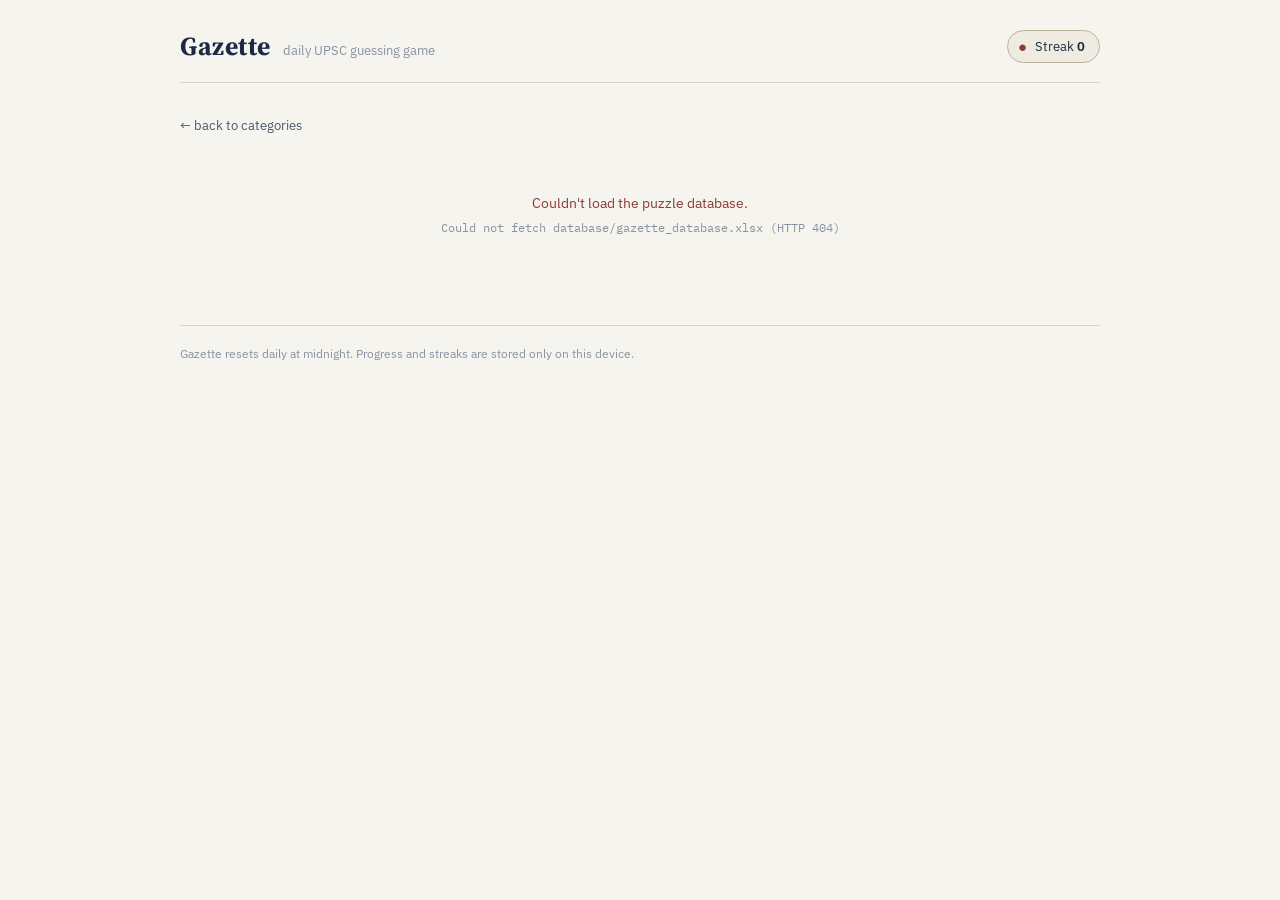
==== amendments.html @ a18ae8f5 "Adding all files for the first pilot" ====
<!DOCTYPE html>
<html lang="en">
<head>
<meta charset="UTF-8">
<meta name="viewport" content="width=device-width, initial-scale=1.0">
<title>Constitutional amendments — Gazette</title>
<link rel="preconnect" href="https://fonts.googleapis.com">
<link rel="preconnect" href="https://fonts.gstatic.com" crossorigin>
<link href="https://fonts.googleapis.com/css2?family=Source+Serif+4:wght@500;600;700&family=IBM+Plex+Sans:wght@400;500;600&family=IBM+Plex+Mono:wght@500;600&display=swap" rel="stylesheet">
<link rel="stylesheet" href="style.css">
</head>
<body>
<div class="wrap">
  <header class="site">
    <a class="brand" href="index.html" style="display:flex;align-items:baseline;gap:12px;">
      <h1 class="display">Gazette</h1>
      <span class="tag">daily UPSC guessing game</span>
    </a>
    <div class="streak-pill">
      <span class="flame">&#9679;</span>
      <span>Streak <b id="streakVal">0</b></span>
    </div>
  </header>

  <a class="back-btn" href="index.html">&#8592; back to categories</a>

  <div id="loadingState" class="loading-state">Loading today's puzzle…</div>
  <div id="errorState" class="error-state" style="display:none;">
    Couldn't load the puzzle database.
    <div class="detail" id="errorDetail"></div>
  </div>

  <div id="gameBody" style="display:none;">
    <div class="game-head">
      <h2 id="gameCatName"></h2>
      <span class="counter">guess <span id="gnum">0</span> / 6</span>
    </div>

    <div class="legend">
      <div class="litem"><span class="dot hit"></span> Exact match</div>
      <div class="litem"><span class="dot near"></span> Close &mdash; same category, not exact</div>
      <div class="litem"><span class="dot miss"></span> Off &mdash; &#8593; answer is higher, &#8595; answer is lower</div>
    </div>

    <div class="hint" id="exampleHint"></div>

    <div class="search-wrap">
      <input id="guessInput" type="text" placeholder="Type your guess..." autocomplete="off">
      <div class="suggestions" id="suggestBox"></div>
    </div>

    <div id="rows"></div>

    <div class="result-card" id="resultCard">
      <h3 id="resultTitle"></h3>
      <p id="resultBody"></p>
      <div class="result-actions">
        <button class="btn" id="shareBtn"><span>&#8599;</span> Copy result</button>
        <a class="btn" href="index.html">Back to categories</a>
      </div>
      <div class="signup-box" id="signupBox">
        <p>Save your streak & get tomorrow's puzzle by email (optional)</p>
        <div style="display:flex;gap:8px;flex-wrap:wrap;">
          <input id="emailInput" type="email" placeholder="you@example.com">
          <button class="btn" id="emailBtn">Notify me</button>
        </div>
      </div>
      <div class="share-fallback" id="shareFallback" style="display:none;">
        <p>Couldn't auto-copy — select and copy manually:</p>
        <textarea id="shareFallbackText" readonly></textarea>
      </div>
    </div>
  </div>

  <footer>
    Gazette resets daily at midnight. Progress and streaks are stored only on this device.
  </footer>
</div>

<script src="vendor/xlsx.min.js"></script>
<script src="data-loader.js"></script>
<script src="common.js"></script>
<script src="analytics.js"></script>
<script src="game.js"></script>
<script>
  gazetteReady.then(function(data){
    CATS = data.CATS; CAT_ORDER = data.CAT_ORDER; SCHEDULE = data.SCHEDULE; LAUNCH_DAY = data.LAUNCH_DAY;
    document.getElementById('loadingState').style.display = 'none';
    document.getElementById('gameBody').style.display = 'block';
    initGame('amendments');
  }).catch(function(err){
    document.getElementById('loadingState').style.display = 'none';
    document.getElementById('errorState').style.display = 'block';
    document.getElementById('errorDetail').textContent = err.message;
  });
</script>
</body>
</html>
---- style.css ----
:root{
  --paper:#F6F4EE;
  --paper-2:#EFEBE0;
  --ink:#1C2B45;
  --ink-soft:#4A5670;
  --ink-muted:#8992A3;
  --line:#D8D2C2;
  --line-strong:#B9B29C;
  --stamp-red:#8C3B34;
  --stamp-red-bg:#F3E4E1;
  --stamp-green:#4F6B3C;
  --stamp-green-bg:#E7EEDF;
  --stamp-amber:#B4791E;
  --stamp-amber-bg:#F6E9D4;
  --radius:10px;
  --shadow:rgba(28,43,69,0.08);
}
@media (prefers-color-scheme: dark){
  :root{
    --paper:#171B26;
    --paper-2:#1F2534;
    --ink:#EDEFF4;
    --ink-soft:#B7BECF;
    --ink-muted:#7E869C;
    --line:#2C3345;
    --line-strong:#3D465C;
    --stamp-red:#E08A7D;
    --stamp-red-bg:#3A2420;
    --stamp-green:#9BC98C;
    --stamp-green-bg:#22301F;
    --stamp-amber:#E8B86D;
    --stamp-amber-bg:#3A2E17;
    --shadow:rgba(0,0,0,0.4);
  }
}
*{box-sizing:border-box;}
html,body{margin:0;padding:0;}
body{
  background:var(--paper);color:var(--ink);
  font-family:'IBM Plex Sans', sans-serif;min-height:100vh;
  -webkit-font-smoothing:antialiased;
}
.display{font-family:'Source Serif 4', serif;}
.mono{font-family:'IBM Plex Mono', monospace;}
a{color:inherit;text-decoration:none;}
button{font-family:inherit;}

.wrap{max-width:960px;margin:0 auto;padding:0 20px 80px;}

header.site{
  display:flex;align-items:center;justify-content:space-between;
  padding:28px 0 18px;border-bottom:1px solid var(--line);
  margin-bottom:28px;flex-wrap:wrap;gap:14px;
}
.brand{display:flex;align-items:baseline;gap:12px;}
.brand h1{font-size:26px;font-weight:700;letter-spacing:0.02em;margin:0;}
.brand .tag{font-size:12.5px;color:var(--ink-muted);}
.streak-pill{
  display:flex;align-items:center;gap:8px;
  border:1px solid var(--line-strong);border-radius:999px;
  padding:6px 14px 6px 10px;background:var(--paper-2);font-size:13px;
}
.streak-pill .flame{color:var(--stamp-red);font-size:15px;}
.streak-pill b{font-weight:600;}

.puzzle-no{
  display:inline-flex;align-items:center;gap:8px;
  border:1.5px solid var(--ink);border-radius:6px;
  padding:5px 12px;font-size:12px;letter-spacing:0.08em;
  text-transform:uppercase;margin-bottom:18px;
}

.cats{display:grid;grid-template-columns:repeat(auto-fit,minmax(220px,1fr));gap:16px;margin-top:8px;}
.ticket{
  position:relative;text-align:left;cursor:pointer;
  background:var(--paper-2);border:1px dashed var(--line-strong);
  border-radius:var(--radius);padding:20px 18px 18px;
  display:flex;flex-direction:column;gap:10px;
  transition:transform .15s ease, border-color .15s ease;
}
.ticket:hover{transform:translateY(-2px);border-color:var(--stamp-red);}
.ticket:focus-visible{outline:2px solid var(--stamp-red);outline-offset:2px;}
.ticket::before,.ticket::after{
  content:"";position:absolute;top:50%;transform:translateY(-50%);
  width:16px;height:16px;background:var(--paper);border-radius:50%;
}
.ticket::before{left:-9px;}
.ticket::after{right:-9px;}
.ticket .icon{font-size:26px;}
.ticket .name{font-size:17px;font-weight:600;}
.ticket .meta{font-size:12px;color:var(--ink-muted);}
.ticket .status{
  font-size:11px;text-transform:uppercase;letter-spacing:0.06em;
  font-weight:600;padding:3px 8px;border-radius:4px;align-self:flex-start;
}
.status.solved{background:var(--stamp-green-bg);color:var(--stamp-green);}
.status.played{background:var(--stamp-amber-bg);color:var(--stamp-amber);}
.status.open{background:var(--paper);color:var(--ink-muted);border:1px solid var(--line);}

.back-btn{
  display:inline-flex;align-items:center;gap:6px;
  background:none;border:none;color:var(--ink-soft);
  font-size:13px;cursor:pointer;padding:6px 0;margin-bottom:14px;
}
.back-btn:hover{color:var(--stamp-red);}

.game-head{display:flex;align-items:baseline;justify-content:space-between;margin-bottom:14px;flex-wrap:wrap;gap:8px;}
.game-head h2{font-size:20px;margin:0;font-weight:600;}
.game-head .counter{font-size:13px;color:var(--ink-muted);}

.legend{
  display:flex;flex-wrap:wrap;gap:16px;align-items:center;
  background:var(--paper-2);border:1px solid var(--line);
  border-radius:var(--radius);padding:12px 16px;margin-bottom:18px;
  font-size:12.5px;color:var(--ink-soft);
}
.legend .litem{display:flex;align-items:center;gap:7px;}
.legend .dot{width:11px;height:11px;border-radius:3px;display:inline-block;}
.legend .dot.hit{background:var(--stamp-green);}
.legend .dot.near{background:var(--stamp-amber);}
.legend .dot.miss{background:var(--stamp-red);}

.hint{font-size:13px;color:var(--ink-muted);margin-bottom:10px;}
.hint b{color:var(--ink-soft);font-weight:600;}

.search-wrap{position:relative;margin-bottom:20px;}
.search-wrap input{
  width:100%;padding:13px 16px;font-size:16px;
  border:1.5px solid var(--ink);border-radius:var(--radius);
  background:var(--paper);color:var(--ink);
}
.search-wrap input:focus{outline:none;border-color:var(--stamp-red);}
.search-wrap input:disabled{opacity:0.5;}
.suggestions{
  display:none;position:absolute;top:calc(100% + 6px);left:0;right:0;
  background:var(--paper);border:1px solid var(--line-strong);
  border-radius:var(--radius);overflow:hidden;z-index:20;
  box-shadow:0 6px 18px var(--shadow);
}
.suggestions .opt{padding:11px 16px;font-size:14px;cursor:pointer;}
.suggestions .opt:hover{background:var(--paper-2);}
.suggestions .opt + .opt{border-top:1px solid var(--line);}

.guess-row{margin-bottom:14px;}
.guess-row .glabel{font-size:12px;color:var(--ink-muted);margin-bottom:7px;display:flex;align-items:center;gap:8px;}
.guess-row .glabel .num{
  display:inline-flex;align-items:center;justify-content:center;
  width:18px;height:18px;border-radius:50%;background:var(--ink);
  color:var(--paper);font-size:10.5px;font-weight:600;
}
.tiles{display:grid;grid-template-columns:repeat(auto-fit,minmax(96px,1fr));gap:8px;}
.stamp{border-radius:8px;padding:10px 6px;text-align:center;border:1.5px solid transparent;}
.stamp .val{font-size:16px;font-weight:600;display:flex;align-items:center;justify-content:center;gap:4px;}
.stamp .lab{font-size:10px;margin-top:3px;text-transform:uppercase;letter-spacing:0.04em;}
.stamp.hit{background:var(--stamp-green-bg);color:var(--stamp-green);border-color:#cfe0c1;}
.stamp.near{background:var(--stamp-amber-bg);color:var(--stamp-amber);border-color:#ecd6a8;}
.stamp.miss{background:var(--stamp-red-bg);color:var(--stamp-red);border-color:#e6c9c5;}

.result-card{
  margin-top:18px;padding:18px 20px;border-radius:var(--radius);
  border:1.5px solid var(--stamp-green);background:var(--stamp-green-bg);
  color:var(--stamp-green);display:none;
}
.result-card.lost{border-color:var(--stamp-red);background:var(--stamp-red-bg);color:var(--stamp-red);}
.result-card h3{margin:0 0 6px;font-size:16px;font-weight:600;}
.result-card p{margin:0 0 14px;font-size:13.5px;opacity:0.9;}
.result-actions{display:flex;gap:10px;flex-wrap:wrap;}
.btn{
  display:inline-flex;align-items:center;gap:7px;padding:9px 16px;
  border-radius:8px;font-size:13px;font-weight:600;cursor:pointer;
  border:1.5px solid currentColor;background:transparent;color:inherit;
}
.btn:hover{background:var(--paper-2);}

.signup-box{margin-top:16px;padding-top:16px;border-top:1px solid var(--line);}
.signup-box p{margin:0 0 10px;font-size:13px;}
.signup-box input{padding:9px 12px;border-radius:8px;border:1.5px solid currentColor;background:transparent;color:inherit;font-size:16px;flex:1;min-width:180px;}
.signup-box input::placeholder{color:inherit;opacity:0.6;}

.share-fallback{margin-top:14px;}
.share-fallback p{margin:0 0 8px;font-size:12.5px;}
.share-fallback textarea{
  width:100%;min-height:100px;padding:10px 12px;border-radius:8px;
  border:1.5px solid currentColor;background:transparent;color:inherit;
  font-family:'IBM Plex Mono', monospace;font-size:13px;resize:vertical;
}

.loading-state, .error-state{
  padding:40px 20px;text-align:center;color:var(--ink-muted);font-size:14px;
}
.error-state{color:var(--stamp-red);}
.error-state .detail{font-size:12px;color:var(--ink-muted);margin-top:8px;font-family:'IBM Plex Mono', monospace;}

footer{margin-top:50px;padding-top:20px;border-top:1px solid var(--line);font-size:12px;color:var(--ink-muted);}

@media (max-width:480px){
  .brand h1{font-size:22px;}
  .cats{grid-template-columns:1fr 1fr;}
  .tiles{grid-template-columns:repeat(2,1fr);}
  .legend{flex-direction:column;align-items:flex-start;gap:8px;}
}
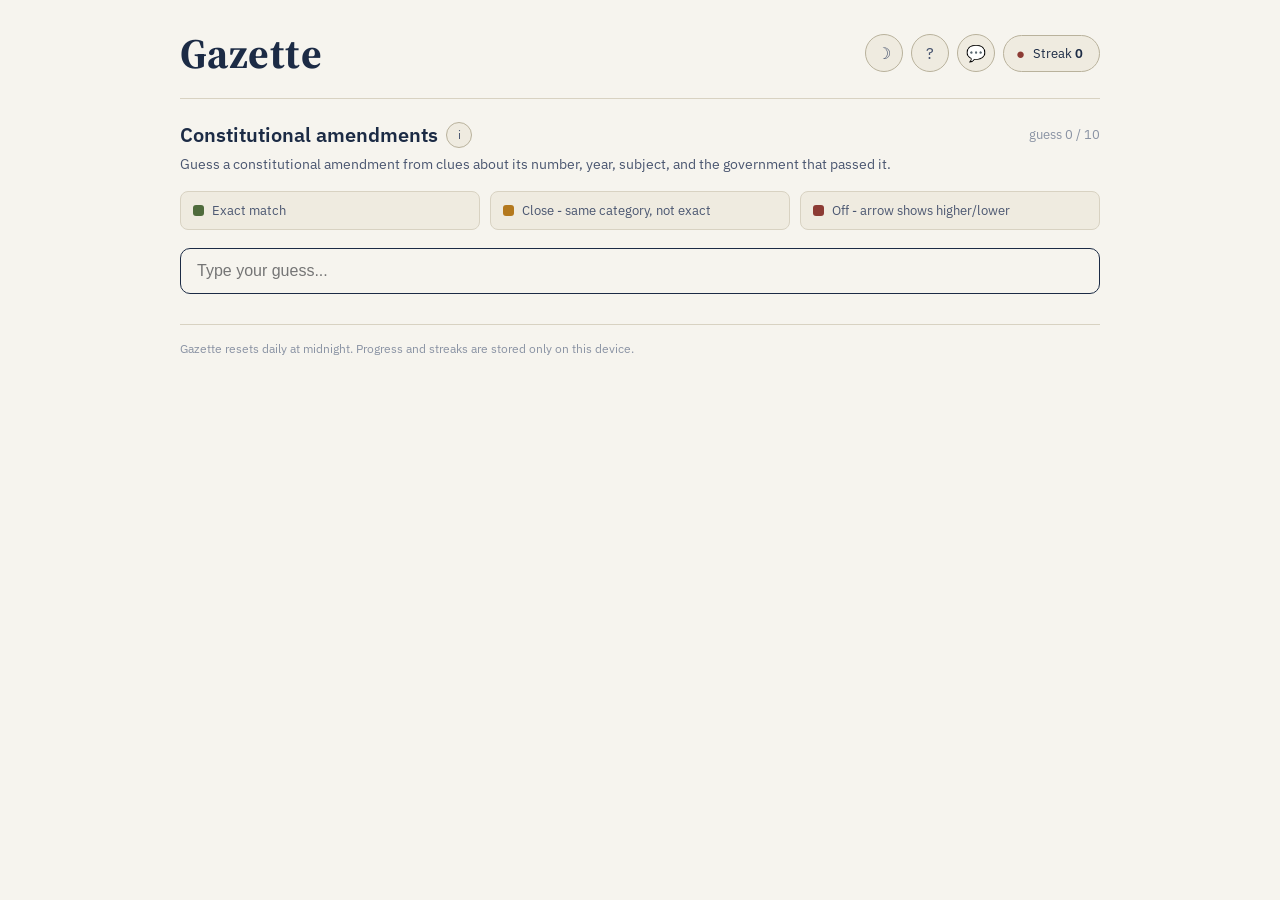
==== commit bcfabbf0: "Update amendments.html" ====
--- a/amendments.html
+++ b/amendments.html
@@ -3,7 +3,7 @@
 <head>
 <meta charset="UTF-8">
 <meta name="viewport" content="width=device-width, initial-scale=1.0">
-<title>Constitutional amendments — Gazette</title>
+<title>Constitutional amendments - Gazette</title>
 <link rel="preconnect" href="https://fonts.googleapis.com">
 <link rel="preconnect" href="https://fonts.gstatic.com" crossorigin>
 <link href="https://fonts.googleapis.com/css2?family=Source+Serif+4:wght@500;600;700&family=IBM+Plex+Sans:wght@400;500;600&family=IBM+Plex+Mono:wght@500;600&display=swap" rel="stylesheet">
@@ -12,19 +12,19 @@
 <body>
 <div class="wrap">
   <header class="site">
-    <a class="brand" href="index.html" style="display:flex;align-items:baseline;gap:12px;">
-      <h1 class="display">Gazette</h1>
-      <span class="tag">daily UPSC guessing game</span>
-    </a>
-    <div class="streak-pill">
-      <span class="flame">&#9679;</span>
-      <span>Streak <b id="streakVal">0</b></span>
+    <a class="brand-link" href="index.html"><h1 class="display brand-logo">Gazette</h1></a>
+    <div class="header-actions">
+      <button class="icon-btn" id="themeToggle" title="Toggle dark mode">&#9789;</button>
+      <button class="icon-btn" id="guideBtn" title="How to play">?</button>
+      <button class="icon-btn" id="feedbackBtn" title="Feedback">&#128172;</button>
+      <button class="streak-pill" id="streakBtn">
+        <span class="flame">&#9679;</span>
+        <span>Streak <b id="streakVal">0</b></span>
+      </button>
     </div>
   </header>
 
-  <a class="back-btn" href="index.html">&#8592; back to categories</a>
-
-  <div id="loadingState" class="loading-state">Loading today's puzzle…</div>
+  <div id="loadingState" class="loading-state">Loading today's puzzle...</div>
   <div id="errorState" class="error-state" style="display:none;">
     Couldn't load the puzzle database.
     <div class="detail" id="errorDetail"></div>
@@ -32,17 +32,19 @@
 
   <div id="gameBody" style="display:none;">
     <div class="game-head">
-      <h2 id="gameCatName"></h2>
-      <span class="counter">guess <span id="gnum">0</span> / 6</span>
+      <div class="game-head-left">
+        <h2 id="gameCatName"></h2>
+        <button class="icon-btn" id="exampleBtn" style="width:26px;height:26px;font-size:12px;" title="See an example">i</button>
+      </div>
+      <span class="counter">guess <span id="gnum">0</span> / <span id="maxGuesses">10</span></span>
     </div>
+    <p class="game-desc" id="gameDesc"></p>
 
     <div class="legend">
       <div class="litem"><span class="dot hit"></span> Exact match</div>
-      <div class="litem"><span class="dot near"></span> Close &mdash; same category, not exact</div>
-      <div class="litem"><span class="dot miss"></span> Off &mdash; &#8593; answer is higher, &#8595; answer is lower</div>
+      <div class="litem"><span class="dot near"></span> Close - same category, not exact</div>
+      <div class="litem"><span class="dot miss"></span> Off - arrow shows higher/lower</div>
     </div>
-
-    <div class="hint" id="exampleHint"></div>
 
     <div class="search-wrap">
       <input id="guessInput" type="text" placeholder="Type your guess..." autocomplete="off">
@@ -55,8 +57,8 @@
       <h3 id="resultTitle"></h3>
       <p id="resultBody"></p>
       <div class="result-actions">
-        <button class="btn" id="shareBtn"><span>&#8599;</span> Copy result</button>
-        <a class="btn" href="index.html">Back to categories</a>
+        <button class="btn primary" id="shareBtn"><span>&#8599;</span> Copy result</button>
+        <button class="btn" id="nativeShareBtn"><span>&#8599;</span> Share</button>
       </div>
       <div class="signup-box" id="signupBox">
         <p>Save your streak & get tomorrow's puzzle by email (optional)</p>
@@ -66,7 +68,7 @@
         </div>
       </div>
       <div class="share-fallback" id="shareFallback" style="display:none;">
-        <p>Couldn't auto-copy — select and copy manually:</p>
+        <p>Couldn't auto-copy - select and copy manually:</p>
         <textarea id="shareFallbackText" readonly></textarea>
       </div>
     </div>
@@ -75,6 +77,53 @@
   <footer>
     Gazette resets daily at midnight. Progress and streaks are stored only on this device.
   </footer>
+</div>
+
+
+  <div class="modal-overlay" id="guideModal">
+    <div class="modal-box">
+      <button class="modal-close" data-close-modal="guideModal">&times;</button>
+      <h3>How to play</h3>
+      <p>Each category has one puzzle a day. Type a guess and you'll see clues compared against today's answer:</p>
+      <div class="legend" style="margin-bottom:14px;">
+        <div class="litem"><span class="dot hit"></span> Exact match</div>
+        <div class="litem"><span class="dot near"></span> Close - same category, not exact</div>
+        <div class="litem"><span class="dot miss"></span> Off - arrow shows if the answer is higher or lower</div>
+      </div>
+      <p>You get 10 guesses per puzzle per day. Come back tomorrow for a new one in each category.</p>
+    </div>
+  </div>
+
+  <div class="modal-overlay" id="feedbackModal">
+    <div class="modal-box">
+      <button class="modal-close" data-close-modal="feedbackModal">&times;</button>
+      <h3>Feedback</h3>
+      <p>Feedback form coming soon. This is a placeholder for now.</p>
+    </div>
+  </div>
+
+  <div class="modal-overlay" id="streakModal">
+    <div class="modal-box">
+      <button class="modal-close" data-close-modal="streakModal">&times;</button>
+      <h3>Your streak: <span id="streakModalCount">0</span></h3>
+      <div id="streakModalSignedOut">
+        <p>This streak is saved only in this browser, on this device. Sign in to back it up and keep it if you switch phones or clear your browser data.</p>
+        <button class="btn primary" id="googleSignInBtn">Sign in with Google</button>
+      </div>
+      <div id="streakModalSignedIn" style="display:none;">
+        <p>You're signed in - your streak is backed up.</p>
+      </div>
+    </div>
+  </div>
+
+<div class="modal-overlay" id="exampleModal">
+  <div class="modal-box">
+    <button class="modal-close" data-close-modal="exampleModal">&times;</button>
+    <h3 id="exampleModalTitle"></h3>
+    <p id="exampleModalDesc"></p>
+    <div class="modal-example-name" id="exampleTilesName"></div>
+    <div id="exampleTiles"></div>
+  </div>
 </div>
 
 <script src="vendor/xlsx.min.js"></script>
@@ -87,6 +136,11 @@
     CATS = data.CATS; CAT_ORDER = data.CAT_ORDER; SCHEDULE = data.SCHEDULE; LAUNCH_DAY = data.LAUNCH_DAY;
     document.getElementById('loadingState').style.display = 'none';
     document.getElementById('gameBody').style.display = 'block';
+    document.getElementById('exampleModalTitle').textContent = CATS['amendments'].label;
+    document.getElementById('exampleModalDesc').textContent = CATS['amendments'].desc;
+    document.getElementById('exampleBtn').addEventListener('click', function(){
+      openModal('exampleModal'); track('example_opened', { category:'amendments' });
+    });
     initGame('amendments');
   }).catch(function(err){
     document.getElementById('loadingState').style.display = 'none';
--- a/style.css
+++ b/style.css
@@ -15,29 +15,27 @@
   --radius:10px;
   --shadow:rgba(28,43,69,0.08);
 }
-@media (prefers-color-scheme: dark){
-  :root{
-    --paper:#171B26;
-    --paper-2:#1F2534;
-    --ink:#EDEFF4;
-    --ink-soft:#B7BECF;
-    --ink-muted:#7E869C;
-    --line:#2C3345;
-    --line-strong:#3D465C;
-    --stamp-red:#E08A7D;
-    --stamp-red-bg:#3A2420;
-    --stamp-green:#9BC98C;
-    --stamp-green-bg:#22301F;
-    --stamp-amber:#E8B86D;
-    --stamp-amber-bg:#3A2E17;
-    --shadow:rgba(0,0,0,0.4);
-  }
+:root[data-theme="dark"]{
+  --paper:#171B26;
+  --paper-2:#1F2534;
+  --ink:#EDEFF4;
+  --ink-soft:#B7BECF;
+  --ink-muted:#7E869C;
+  --line:#2C3345;
+  --line-strong:#3D465C;
+  --stamp-red:#E08A7D;
+  --stamp-red-bg:#3A2420;
+  --stamp-green:#9BC98C;
+  --stamp-green-bg:#22301F;
+  --stamp-amber:#E8B86D;
+  --stamp-amber-bg:#3A2E17;
+  --shadow:rgba(0,0,0,0.4);
 }
 *{box-sizing:border-box;}
 html,body{margin:0;padding:0;}
 body{
   background:var(--paper);color:var(--ink);
-  font-family:'IBM Plex Sans', sans-serif;min-height:100vh;
+  font-family:'IBM Plex Sans', sans-serif;
   -webkit-font-smoothing:antialiased;
 }
 .display{font-family:'Source Serif 4', serif;}
@@ -45,30 +43,36 @@
 a{color:inherit;text-decoration:none;}
 button{font-family:inherit;}
 
-.wrap{max-width:960px;margin:0 auto;padding:0 20px 80px;}
-
+.wrap{max-width:960px;margin:0 auto;padding:0 20px 30px;}
+
+/* ---------- header ---------- */
 header.site{
   display:flex;align-items:center;justify-content:space-between;
-  padding:28px 0 18px;border-bottom:1px solid var(--line);
-  margin-bottom:28px;flex-wrap:wrap;gap:14px;
-}
-.brand{display:flex;align-items:baseline;gap:12px;}
-.brand h1{font-size:26px;font-weight:700;letter-spacing:0.02em;margin:0;}
-.brand .tag{font-size:12.5px;color:var(--ink-muted);}
+  padding:24px 0 16px;border-bottom:1px solid var(--line);
+  margin-bottom:22px;flex-wrap:wrap;gap:14px;
+}
+.brand-link{display:inline-flex;}
+.brand-logo{font-size:42px;font-weight:700;letter-spacing:0.01em;margin:0;}
+.header-actions{display:flex;align-items:center;gap:8px;flex-wrap:wrap;}
+.icon-btn{
+  width:38px;height:38px;border-radius:50%;
+  border:1px solid var(--line-strong);background:var(--paper-2);color:var(--ink-soft);
+  font-size:16px;cursor:pointer;display:inline-flex;align-items:center;justify-content:center;
+}
+.icon-btn:hover{border-color:var(--stamp-red);color:var(--stamp-red);}
 .streak-pill{
-  display:flex;align-items:center;gap:8px;
+  display:flex;align-items:center;gap:8px;cursor:pointer;
   border:1px solid var(--line-strong);border-radius:999px;
-  padding:6px 14px 6px 10px;background:var(--paper-2);font-size:13px;
-}
+  padding:8px 16px 8px 12px;background:var(--paper-2);font-size:13px;color:inherit;
+}
+.streak-pill:hover{border-color:var(--stamp-red);}
 .streak-pill .flame{color:var(--stamp-red);font-size:15px;}
 .streak-pill b{font-weight:600;}
 
-.puzzle-no{
-  display:inline-flex;align-items:center;gap:8px;
-  border:1.5px solid var(--ink);border-radius:6px;
-  padding:5px 12px;font-size:12px;letter-spacing:0.08em;
-  text-transform:uppercase;margin-bottom:18px;
-}
+/* ---------- hero (index only) ---------- */
+.hero{margin-bottom:26px;}
+.hero-value{font-size:15px;color:var(--stamp-red);font-weight:600;margin:0 0 8px;}
+.hero-sub{font-size:15px;color:var(--ink-soft);line-height:1.55;margin:0;max-width:640px;}
 
 .cats{display:grid;grid-template-columns:repeat(auto-fit,minmax(220px,1fr));gap:16px;margin-top:8px;}
 .ticket{
@@ -88,7 +92,7 @@
 .ticket::after{right:-9px;}
 .ticket .icon{font-size:26px;}
 .ticket .name{font-size:17px;font-weight:600;}
-.ticket .meta{font-size:12px;color:var(--ink-muted);}
+.ticket .meta{font-size:12.5px;color:var(--ink-muted);line-height:1.4;}
 .ticket .status{
   font-size:11px;text-transform:uppercase;letter-spacing:0.06em;
   font-weight:600;padding:3px 8px;border-radius:4px;align-self:flex-start;
@@ -97,31 +101,26 @@
 .status.played{background:var(--stamp-amber-bg);color:var(--stamp-amber);}
 .status.open{background:var(--paper);color:var(--ink-muted);border:1px solid var(--line);}
 
-.back-btn{
-  display:inline-flex;align-items:center;gap:6px;
-  background:none;border:none;color:var(--ink-soft);
-  font-size:13px;cursor:pointer;padding:6px 0;margin-bottom:14px;
-}
-.back-btn:hover{color:var(--stamp-red);}
-
-.game-head{display:flex;align-items:baseline;justify-content:space-between;margin-bottom:14px;flex-wrap:wrap;gap:8px;}
+/* ---------- game page ---------- */
+.game-head{display:flex;align-items:center;gap:8px;justify-content:space-between;margin-bottom:6px;flex-wrap:wrap;}
+.game-head-left{display:flex;align-items:center;gap:8px;}
 .game-head h2{font-size:20px;margin:0;font-weight:600;}
 .game-head .counter{font-size:13px;color:var(--ink-muted);}
+.game-desc{font-size:14px;color:var(--ink-soft);margin:0 0 16px;line-height:1.5;}
 
 .legend{
-  display:flex;flex-wrap:wrap;gap:16px;align-items:center;
-  background:var(--paper-2);border:1px solid var(--line);
-  border-radius:var(--radius);padding:12px 16px;margin-bottom:18px;
-  font-size:12.5px;color:var(--ink-soft);
-}
-.legend .litem{display:flex;align-items:center;gap:7px;}
-.legend .dot{width:11px;height:11px;border-radius:3px;display:inline-block;}
+  display:grid;grid-template-columns:repeat(auto-fit,minmax(150px,1fr));gap:10px;
+  margin-bottom:18px;
+}
+.legend .litem{
+  display:flex;align-items:center;gap:8px;
+  background:var(--paper-2);border:1px solid var(--line);border-radius:8px;
+  padding:10px 12px;font-size:12.5px;color:var(--ink-soft);line-height:1.35;
+}
+.legend .dot{width:11px;height:11px;border-radius:3px;flex-shrink:0;}
 .legend .dot.hit{background:var(--stamp-green);}
 .legend .dot.near{background:var(--stamp-amber);}
 .legend .dot.miss{background:var(--stamp-red);}
-
-.hint{font-size:13px;color:var(--ink-muted);margin-bottom:10px;}
-.hint b{color:var(--ink-soft);font-weight:600;}
 
 .search-wrap{position:relative;margin-bottom:20px;}
 .search-wrap input{
@@ -146,7 +145,7 @@
 .guess-row .glabel .num{
   display:inline-flex;align-items:center;justify-content:center;
   width:18px;height:18px;border-radius:50%;background:var(--ink);
-  color:var(--paper);font-size:10.5px;font-weight:600;
+  color:var(--paper);font-size:10.5px;font-weight:600;flex-shrink:0;
 }
 .tiles{display:grid;grid-template-columns:repeat(auto-fit,minmax(96px,1fr));gap:8px;}
 .stamp{border-radius:8px;padding:10px 6px;text-align:center;border:1.5px solid transparent;}
@@ -155,47 +154,72 @@
 .stamp.hit{background:var(--stamp-green-bg);color:var(--stamp-green);border-color:#cfe0c1;}
 .stamp.near{background:var(--stamp-amber-bg);color:var(--stamp-amber);border-color:#ecd6a8;}
 .stamp.miss{background:var(--stamp-red-bg);color:var(--stamp-red);border-color:#e6c9c5;}
-
+:root[data-theme="dark"] .stamp.hit{border-color:#3a4d33;}
+:root[data-theme="dark"] .stamp.near{border-color:#4d3f22;}
+:root[data-theme="dark"] .stamp.miss{border-color:#4a3330;}
+
+/* neutral result card — not a giant color block */
 .result-card{
   margin-top:18px;padding:18px 20px;border-radius:var(--radius);
-  border:1.5px solid var(--stamp-green);background:var(--stamp-green-bg);
-  color:var(--stamp-green);display:none;
-}
-.result-card.lost{border-color:var(--stamp-red);background:var(--stamp-red-bg);color:var(--stamp-red);}
-.result-card h3{margin:0 0 6px;font-size:16px;font-weight:600;}
-.result-card p{margin:0 0 14px;font-size:13.5px;opacity:0.9;}
+  background:var(--paper-2);border:1px solid var(--line);
+  border-left:4px solid var(--ink-muted);
+  display:none;
+}
+.result-card.won{border-left-color:var(--stamp-green);}
+.result-card.lost{border-left-color:var(--stamp-red);}
+.result-card h3{margin:0 0 6px;font-size:16px;font-weight:600;color:var(--ink);}
+.result-card.won h3{color:var(--stamp-green);}
+.result-card.lost h3{color:var(--stamp-red);}
+.result-card p{margin:0 0 14px;font-size:13.5px;color:var(--ink-soft);}
 .result-actions{display:flex;gap:10px;flex-wrap:wrap;}
 .btn{
   display:inline-flex;align-items:center;gap:7px;padding:9px 16px;
   border-radius:8px;font-size:13px;font-weight:600;cursor:pointer;
-  border:1.5px solid currentColor;background:transparent;color:inherit;
-}
-.btn:hover{background:var(--paper-2);}
+  border:1.5px solid var(--line-strong);background:transparent;color:var(--ink);
+}
+.btn:hover{background:var(--paper);}
+.btn.primary{border-color:var(--ink);}
 
 .signup-box{margin-top:16px;padding-top:16px;border-top:1px solid var(--line);}
-.signup-box p{margin:0 0 10px;font-size:13px;}
-.signup-box input{padding:9px 12px;border-radius:8px;border:1.5px solid currentColor;background:transparent;color:inherit;font-size:16px;flex:1;min-width:180px;}
-.signup-box input::placeholder{color:inherit;opacity:0.6;}
+.signup-box p{margin:0 0 10px;font-size:13px;color:var(--ink-soft);}
+.signup-box input{padding:9px 12px;border-radius:8px;border:1.5px solid var(--line-strong);background:var(--paper);color:var(--ink);font-size:16px;flex:1;min-width:180px;}
 
 .share-fallback{margin-top:14px;}
-.share-fallback p{margin:0 0 8px;font-size:12.5px;}
+.share-fallback p{margin:0 0 8px;font-size:12.5px;color:var(--ink-soft);}
 .share-fallback textarea{
   width:100%;min-height:100px;padding:10px 12px;border-radius:8px;
-  border:1.5px solid currentColor;background:transparent;color:inherit;
+  border:1.5px solid var(--line-strong);background:var(--paper);color:var(--ink);
   font-family:'IBM Plex Mono', monospace;font-size:13px;resize:vertical;
 }
 
-.loading-state, .error-state{
-  padding:40px 20px;text-align:center;color:var(--ink-muted);font-size:14px;
-}
+.loading-state, .error-state{padding:40px 20px;text-align:center;color:var(--ink-muted);font-size:14px;}
 .error-state{color:var(--stamp-red);}
 .error-state .detail{font-size:12px;color:var(--ink-muted);margin-top:8px;font-family:'IBM Plex Mono', monospace;}
 
-footer{margin-top:50px;padding-top:20px;border-top:1px solid var(--line);font-size:12px;color:var(--ink-muted);}
+footer{margin-top:30px;padding-top:16px;border-top:1px solid var(--line);font-size:12px;color:var(--ink-muted);}
+
+/* ---------- modals ---------- */
+.modal-overlay{
+  display:none;position:fixed;inset:0;background:rgba(0,0,0,0.45);
+  align-items:center;justify-content:center;padding:20px;z-index:100;
+}
+.modal-overlay.open{display:flex;}
+.modal-box{
+  background:var(--paper);border-radius:14px;max-width:480px;width:100%;
+  max-height:85vh;overflow-y:auto;padding:24px;border:1px solid var(--line);
+  box-shadow:0 20px 50px var(--shadow);
+}
+.modal-box h3{margin:0 0 14px;font-size:18px;font-weight:700;}
+.modal-box p{font-size:13.5px;color:var(--ink-soft);line-height:1.55;margin:0 0 12px;}
+.modal-box .modal-close{
+  float:right;background:none;border:none;font-size:20px;cursor:pointer;color:var(--ink-muted);
+  line-height:1;
+}
+.modal-example-name{font-size:13px;font-weight:600;margin:14px 0 8px;color:var(--ink-soft);}
 
 @media (max-width:480px){
-  .brand h1{font-size:22px;}
+  .brand-logo{font-size:34px;}
   .cats{grid-template-columns:1fr 1fr;}
   .tiles{grid-template-columns:repeat(2,1fr);}
-  .legend{flex-direction:column;align-items:flex-start;gap:8px;}
-}
+  .header-actions{gap:6px;}
+}
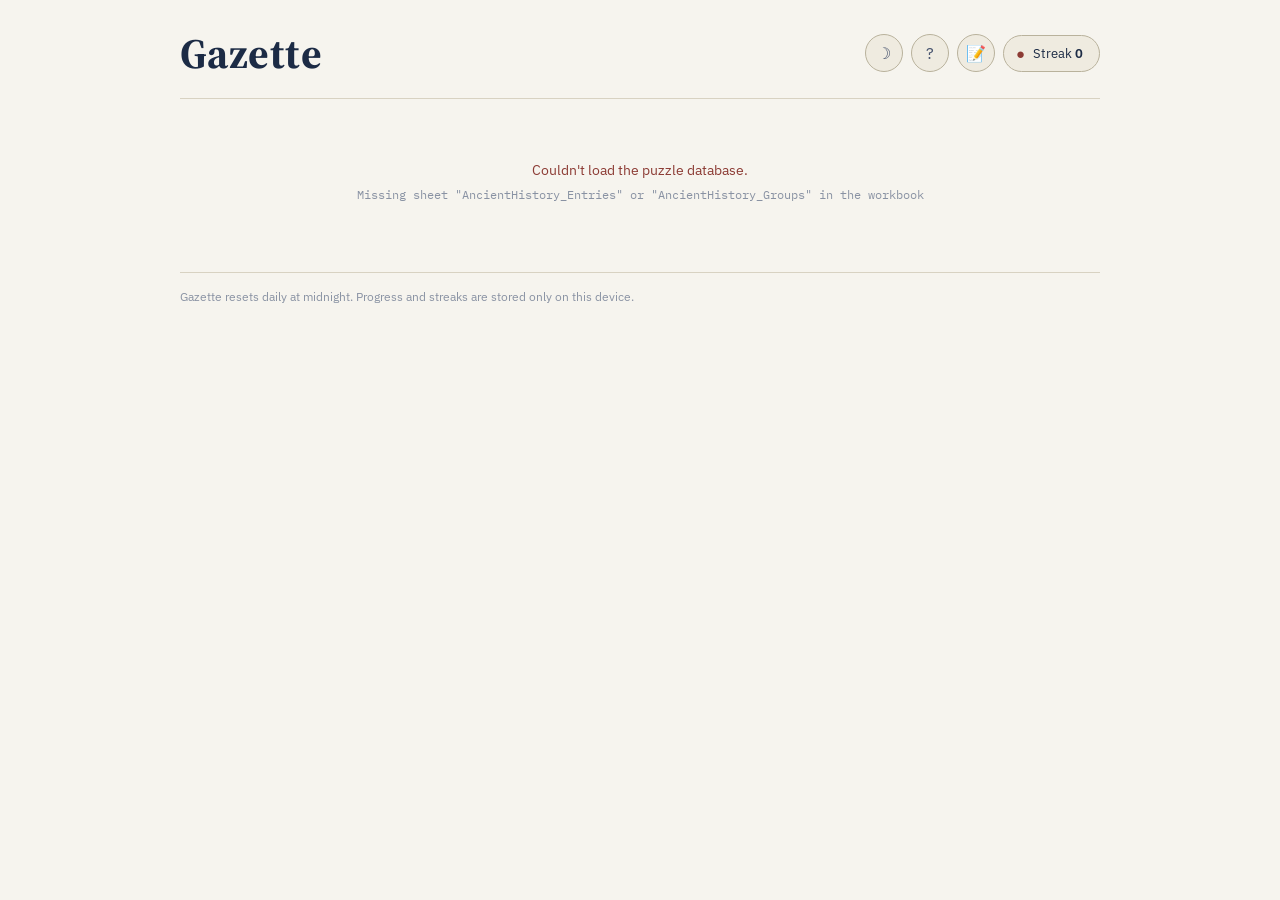
==== commit 48666333: "Update theme toggle and feedback button icons" ====
--- a/amendments.html
+++ b/amendments.html
@@ -14,9 +14,9 @@
   <header class="site">
     <a class="brand-link" href="index.html"><h1 class="display brand-logo">Gazette</h1></a>
     <div class="header-actions">
-      <button class="icon-btn" id="themeToggle" title="Toggle dark mode">&#9789;</button>
+      <button class="icon-btn" id="themeToggle" title="Toggle dark mode">&#127769;</button>
       <button class="icon-btn" id="guideBtn" title="How to play">?</button>
-      <button class="icon-btn" id="feedbackBtn" title="Feedback">&#128172;</button>
+      <button class="icon-btn" id="feedbackBtn" title="Feedback">&#128221;</button>
       <button class="streak-pill" id="streakBtn">
         <span class="flame">&#9679;</span>
         <span>Streak <b id="streakVal">0</b></span>
@@ -39,16 +39,24 @@
       <span class="counter">guess <span id="gnum">0</span> / <span id="maxGuesses">10</span></span>
     </div>
     <p class="game-desc" id="gameDesc"></p>
+    <p class="game-desc" style="font-style:italic;">Your first guess is a blind one - that's normal, just take your best shot to get started.</p>
 
     <div class="legend">
       <div class="litem"><span class="dot hit"></span> Exact match</div>
       <div class="litem"><span class="dot near"></span> Close - same category, not exact</div>
-      <div class="litem"><span class="dot miss"></span> Off - arrow shows higher/lower</div>
+      <div class="litem"><span class="dot grad"></span> Numbers: gradient shows how close, arrow shows higher/lower</div>
     </div>
 
     <div class="search-wrap">
       <input id="guessInput" type="text" placeholder="Type your guess..." autocomplete="off">
       <div class="suggestions" id="suggestBox"></div>
+    </div>
+
+    <div class="hint-row">
+      <button class="btn" id="hintBtn">&#128161; Hint (<span id="hintCount">5</span> left)</button>
+    </div>
+    <div class="hint-box" id="hintBox" style="display:none;">
+      <span class="mono" id="hintDisplay"></span>
     </div>
 
     <div id="rows"></div>
@@ -84,13 +92,13 @@
     <div class="modal-box">
       <button class="modal-close" data-close-modal="guideModal">&times;</button>
       <h3>How to play</h3>
-      <p>Each category has one puzzle a day. Type a guess and you'll see clues compared against today's answer:</p>
+      <p>Each category has one puzzle a day. Take your first guess blind - that's normal, nobody gets it on guess one. Type a guess and you'll see clues compared against today's answer:</p>
       <div class="legend" style="margin-bottom:14px;">
         <div class="litem"><span class="dot hit"></span> Exact match</div>
         <div class="litem"><span class="dot near"></span> Close - same category, not exact</div>
-        <div class="litem"><span class="dot miss"></span> Off - arrow shows if the answer is higher or lower</div>
+        <div class="litem"><span class="dot grad"></span> Numbers use a gradient - the closer the shade to green, the closer your guess</div>
       </div>
-      <p>You get 10 guesses per puzzle per day. Come back tomorrow for a new one in each category.</p>
+      <p>You get 10 guesses per puzzle per day, plus 5 optional hints that reveal one letter of the answer at a time. Typos and common alternate names are usually recognised. Come back tomorrow for a new puzzle in each category.</p>
     </div>
   </div>
 
@@ -98,7 +106,8 @@
     <div class="modal-box">
       <button class="modal-close" data-close-modal="feedbackModal">&times;</button>
       <h3>Feedback</h3>
-      <p>Feedback form coming soon. This is a placeholder for now.</p>
+      <p>Spotted something off, or have an idea? Tell us here:</p>
+      <a class="btn primary" href="https://forms.gle/BuumpbzTVJRQxQcK7" target="_blank" rel="noopener">Open feedback form</a>
     </div>
   </div>
 
--- a/style.css
+++ b/style.css
@@ -121,6 +121,14 @@
 .legend .dot.hit{background:var(--stamp-green);}
 .legend .dot.near{background:var(--stamp-amber);}
 .legend .dot.miss{background:var(--stamp-red);}
+.legend .dot.grad{background:linear-gradient(90deg, var(--stamp-green), var(--stamp-amber), var(--stamp-red));}
+
+.hint-row{margin-bottom:10px;}
+.hint-box{
+  background:var(--paper-2);border:1px dashed var(--line-strong);border-radius:8px;
+  padding:12px 16px;margin-bottom:16px;text-align:center;
+}
+.hint-box .mono{font-size:18px;letter-spacing:0.15em;color:var(--ink);}
 
 .search-wrap{position:relative;margin-bottom:20px;}
 .search-wrap input{
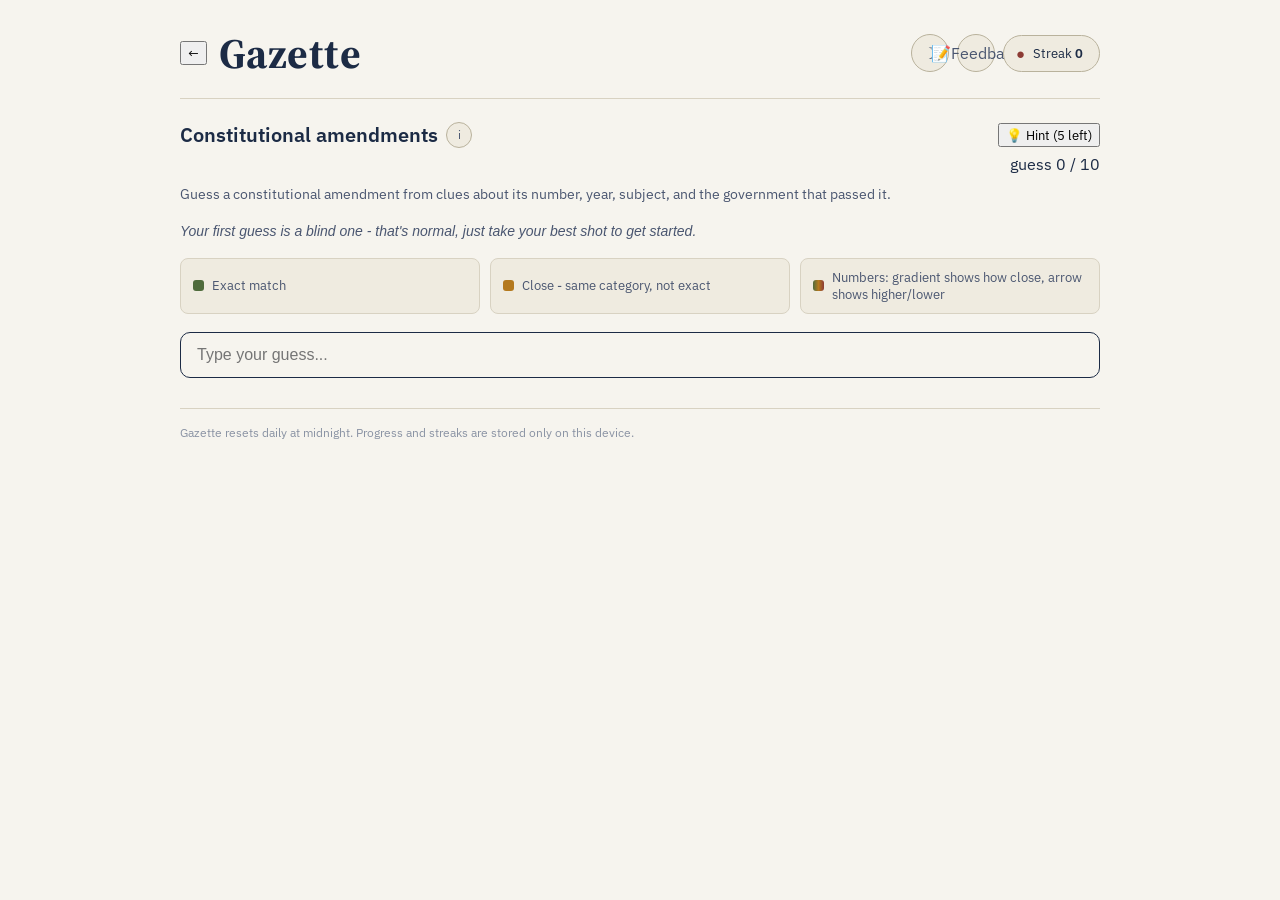
==== commit 0842108c: "Update amendments.html" ====
--- a/amendments.html
+++ b/amendments.html
@@ -1,9 +1,10 @@
 <!DOCTYPE html>
 <html lang="en">
 <head>
+<title>Constitutional amendments - Gazette</title>
 <meta charset="UTF-8">
 <meta name="viewport" content="width=device-width, initial-scale=1.0">
-<title>Constitutional amendments - Gazette</title>
+<link rel="icon" type="image/svg+xml" href="favicon.svg">
 <link rel="preconnect" href="https://fonts.googleapis.com">
 <link rel="preconnect" href="https://fonts.gstatic.com" crossorigin>
 <link href="https://fonts.googleapis.com/css2?family=Source+Serif+4:wght@500;600;700&family=IBM+Plex+Sans:wght@400;500;600&family=IBM+Plex+Mono:wght@500;600&display=swap" rel="stylesheet">
@@ -12,11 +13,13 @@
 <body>
 <div class="wrap">
   <header class="site">
-    <a class="brand-link" href="index.html"><h1 class="display brand-logo">Gazette</h1></a>
+    <div style="display:flex;align-items:center;gap:12px;">
+      <button class="back-icon-btn" id="backBtn" title="Go back">&#8592;</button>
+      <a class="brand-link" href="index.html"><h1 class="display brand-logo">Gazette</h1></a>
+    </div>
     <div class="header-actions">
-      <button class="icon-btn" id="themeToggle" title="Toggle dark mode">&#127769;</button>
-      <button class="icon-btn" id="guideBtn" title="How to play">?</button>
-      <button class="icon-btn" id="feedbackBtn" title="Feedback">&#128221;</button>
+      <button class="icon-btn" id="themeToggle" title="Toggle dark mode"><span class="ico">&#127769;</span><span class="lbl" id="themeLabel">Dark</span></button>
+      <button class="icon-btn" id="feedbackBtn" title="Feedback"><span class="ico">&#128221;</span><span class="lbl">Feedback</span></button>
       <button class="streak-pill" id="streakBtn">
         <span class="flame">&#9679;</span>
         <span>Streak <b id="streakVal">0</b></span>
@@ -34,36 +37,21 @@
     <div class="game-head">
       <div class="game-head-left">
         <h2 id="gameCatName"></h2>
-        <button class="icon-btn" id="exampleBtn" style="width:26px;height:26px;font-size:12px;" title="See an example">i</button>
+        <button class="icon-btn" id="exampleBtn" style="width:26px;height:26px;font-size:12px;" title="Rules & example">i</button>
       </div>
+      <button class="hint-toggle-btn" id="hintBtn">&#128161; Hint (<span id="hintCount">5</span> left)</button>
+    </div>
+    <div style="display:flex;justify-content:flex-end;margin-bottom:10px;">
       <span class="counter">guess <span id="gnum">0</span> / <span id="maxGuesses">10</span></span>
     </div>
     <p class="game-desc" id="gameDesc"></p>
     <p class="game-desc" style="font-style:italic;">Your first guess is a blind one - that's normal, just take your best shot to get started.</p>
 
-    <div class="legend">
-      <div class="litem"><span class="dot hit"></span> Exact match</div>
-      <div class="litem"><span class="dot near"></span> Close - same category, not exact</div>
-      <div class="litem"><span class="dot grad"></span> Numbers: gradient shows how close, arrow shows higher/lower</div>
-    </div>
-
-    <div class="search-wrap">
-      <input id="guessInput" type="text" placeholder="Type your guess..." autocomplete="off">
-      <div class="suggestions" id="suggestBox"></div>
-    </div>
-
-    <div class="hint-row">
-      <button class="btn" id="hintBtn">&#128161; Hint (<span id="hintCount">5</span> left)</button>
-    </div>
-    <div class="hint-box" id="hintBox" style="display:none;">
-      <span class="mono" id="hintDisplay"></span>
-    </div>
-
-    <div id="rows"></div>
-
+    <!-- Result card sits here, at the TOP, so a win/loss is the first thing you see -->
     <div class="result-card" id="resultCard">
       <h3 id="resultTitle"></h3>
       <p id="resultBody"></p>
+      <div class="result-answer" id="resultAnswer"></div>
       <div class="result-actions">
         <button class="btn primary" id="shareBtn"><span>&#8599;</span> Copy result</button>
         <button class="btn" id="nativeShareBtn"><span>&#8599;</span> Share</button>
@@ -80,6 +68,24 @@
         <textarea id="shareFallbackText" readonly></textarea>
       </div>
     </div>
+
+    <div class="legend">
+      <div class="litem"><span class="dot hit"></span> Exact match</div>
+      <div class="litem"><span class="dot near"></span> Close - same category, not exact</div>
+      <div class="litem"><span class="dot grad"></span> Numbers: gradient shows how close, arrow shows higher/lower</div>
+    </div>
+
+    <div class="hint-box" id="hintBox" style="display:none;">
+      <div class="hint-progress" id="hintProgress">Hint 0 of 5</div>
+      <span class="mono" id="hintDisplay"></span>
+    </div>
+
+    <div class="search-wrap">
+      <input id="guessInput" type="text" placeholder="Type your guess..." autocomplete="off">
+      <div class="suggestions" id="suggestBox"></div>
+    </div>
+
+    <div id="rows"></div>
   </div>
 
   <footer>
@@ -87,20 +93,6 @@
   </footer>
 </div>
 
-
-  <div class="modal-overlay" id="guideModal">
-    <div class="modal-box">
-      <button class="modal-close" data-close-modal="guideModal">&times;</button>
-      <h3>How to play</h3>
-      <p>Each category has one puzzle a day. Take your first guess blind - that's normal, nobody gets it on guess one. Type a guess and you'll see clues compared against today's answer:</p>
-      <div class="legend" style="margin-bottom:14px;">
-        <div class="litem"><span class="dot hit"></span> Exact match</div>
-        <div class="litem"><span class="dot near"></span> Close - same category, not exact</div>
-        <div class="litem"><span class="dot grad"></span> Numbers use a gradient - the closer the shade to green, the closer your guess</div>
-      </div>
-      <p>You get 10 guesses per puzzle per day, plus 5 optional hints that reveal one letter of the answer at a time. Typos and common alternate names are usually recognised. Come back tomorrow for a new puzzle in each category.</p>
-    </div>
-  </div>
 
   <div class="modal-overlay" id="feedbackModal">
     <div class="modal-box">
@@ -130,6 +122,7 @@
     <button class="modal-close" data-close-modal="exampleModal">&times;</button>
     <h3 id="exampleModalTitle"></h3>
     <p id="exampleModalDesc"></p>
+    <p style="font-size:12.5px;color:var(--ink-muted);">10 guesses and 5 letter-reveal hints per puzzle. Typos and common alternate names are usually recognised. A new puzzle in each category every day.</p>
     <div class="modal-example-name" id="exampleTilesName"></div>
     <div id="exampleTiles"></div>
   </div>
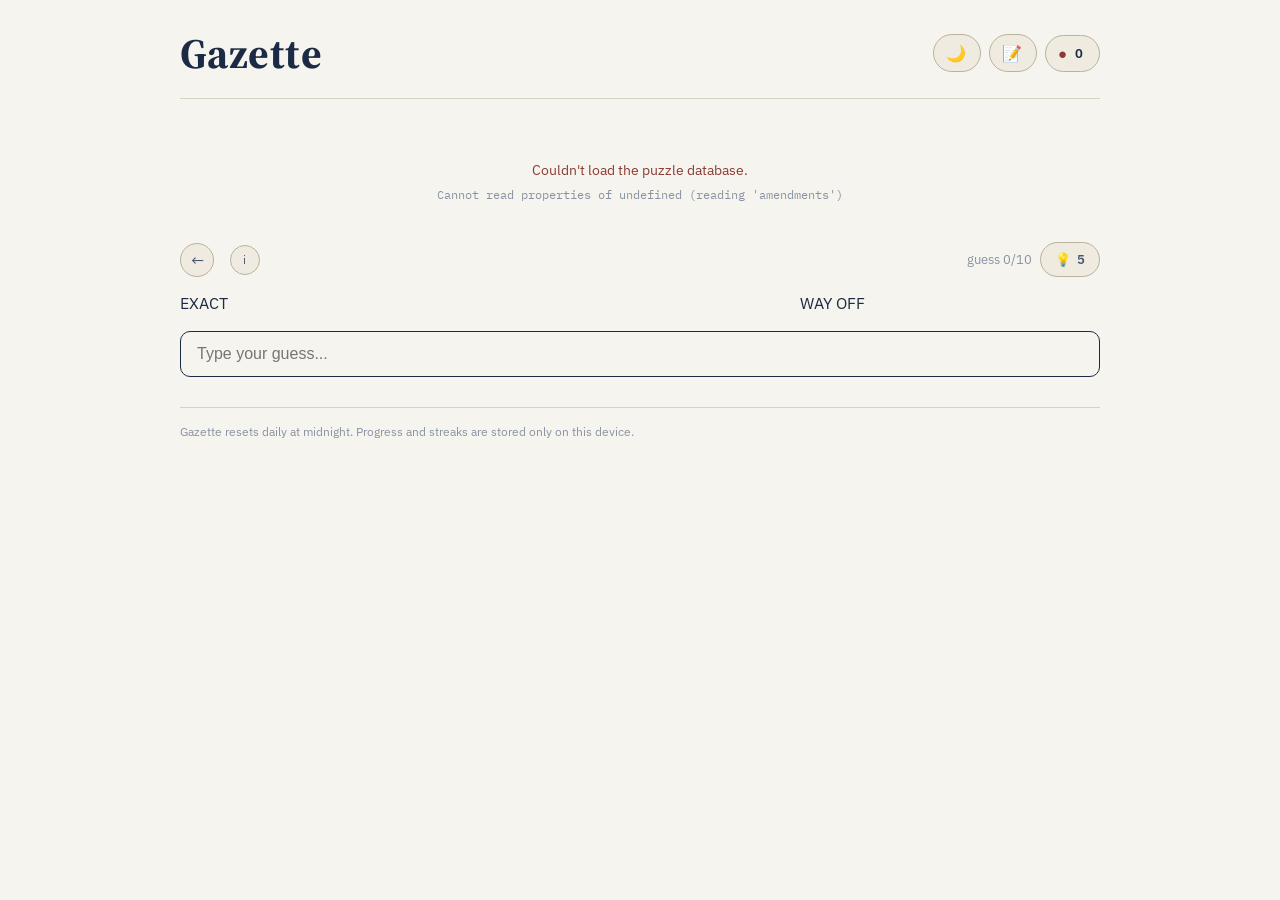
==== commit 4188178c: "Update amendments.html" ====
--- a/amendments.html
+++ b/amendments.html
@@ -13,16 +13,12 @@
 <body>
 <div class="wrap">
   <header class="site">
-    <div style="display:flex;align-items:center;gap:12px;">
-      <button class="back-icon-btn" id="backBtn" title="Go back">&#8592;</button>
-      <a class="brand-link" href="index.html"><h1 class="display brand-logo">Gazette</h1></a>
-    </div>
+    <a class="brand-link" href="index.html"><h1 class="display brand-logo">Gazette</h1></a>
     <div class="header-actions">
-      <button class="icon-btn" id="themeToggle" title="Toggle dark mode"><span class="ico">&#127769;</span><span class="lbl" id="themeLabel">Dark</span></button>
-      <button class="icon-btn" id="feedbackBtn" title="Feedback"><span class="ico">&#128221;</span><span class="lbl">Feedback</span></button>
-      <button class="streak-pill" id="streakBtn">
-        <span class="flame">&#9679;</span>
-        <span>Streak <b id="streakVal">0</b></span>
+      <button class="icon-btn" id="themeToggle" title="Toggle dark mode"><span class="ico">&#127769;</span></button>
+      <button class="icon-btn" id="feedbackBtn" title="Feedback"><span class="ico">&#128221;</span></button>
+      <button class="streak-pill" id="streakBtn" title="Streak">
+        <span class="flame">&#9679;</span><b id="streakVal">0</b>
       </button>
     </div>
   </header>
@@ -36,25 +32,26 @@
   <div id="gameBody" style="display:none;">
     <div class="game-head">
       <div class="game-head-left">
+        <button class="back-icon-btn" id="backBtn" title="Go back"><span>&#8592;</span><span id="backLabel"></span></button>
         <h2 id="gameCatName"></h2>
-        <button class="icon-btn" id="exampleBtn" style="width:26px;height:26px;font-size:12px;" title="Rules & example">i</button>
+        <button class="icon-btn" id="exampleBtn" style="width:30px;height:30px;font-size:12px;" title="Rules & example">i</button>
       </div>
-      <button class="hint-toggle-btn" id="hintBtn">&#128161; Hint (<span id="hintCount">5</span> left)</button>
-    </div>
-    <div style="display:flex;justify-content:flex-end;margin-bottom:10px;">
-      <span class="counter">guess <span id="gnum">0</span> / <span id="maxGuesses">10</span></span>
+      <div style="display:flex;align-items:center;gap:8px;">
+        <span class="counter">guess <span id="gnum">0</span>/<span id="maxGuesses">10</span></span>
+        <button class="hint-toggle-btn" id="hintBtn" title="Hint">&#128161;<span class="badge" id="hintCount">5</span></button>
+      </div>
     </div>
     <p class="game-desc" id="gameDesc"></p>
-    <p class="game-desc" style="font-style:italic;">Your first guess is a blind one - that's normal, just take your best shot to get started.</p>
 
     <!-- Result card sits here, at the TOP, so a win/loss is the first thing you see -->
     <div class="result-card" id="resultCard">
       <h3 id="resultTitle"></h3>
       <p id="resultBody"></p>
       <div class="result-answer" id="resultAnswer"></div>
+      <div id="resultStats"></div>
       <div class="result-actions">
-        <button class="btn primary" id="shareBtn"><span>&#8599;</span> Copy result</button>
-        <button class="btn" id="nativeShareBtn"><span>&#8599;</span> Share</button>
+        <button class="btn primary" id="shareBtn"><span>&#128203;</span> Copy result</button>
+        <button class="btn" id="nativeShareBtn"><span>&#128228;</span> Share</button>
       </div>
       <div class="signup-box" id="signupBox">
         <p>Save your streak & get tomorrow's puzzle by email (optional)</p>
@@ -70,13 +67,13 @@
     </div>
 
     <div class="legend">
-      <div class="litem"><span class="dot hit"></span> Exact match</div>
-      <div class="litem"><span class="dot near"></span> Close - same category, not exact</div>
-      <div class="litem"><span class="dot grad"></span> Numbers: gradient shows how close, arrow shows higher/lower</div>
+      <span class="glabel">EXACT</span>
+      <div class="gbar"></div>
+      <span class="glabel">WAY OFF</span>
     </div>
 
     <div class="hint-box" id="hintBox" style="display:none;">
-      <div class="hint-progress" id="hintProgress">Hint 0 of 5</div>
+      <span class="hint-progress" id="hintProgress">0/5</span>
       <span class="mono" id="hintDisplay"></span>
     </div>
 
@@ -120,9 +117,8 @@
 <div class="modal-overlay" id="exampleModal">
   <div class="modal-box">
     <button class="modal-close" data-close-modal="exampleModal">&times;</button>
-    <h3 id="exampleModalTitle"></h3>
-    <p id="exampleModalDesc"></p>
-    <p style="font-size:12.5px;color:var(--ink-muted);">10 guesses and 5 letter-reveal hints per puzzle. Typos and common alternate names are usually recognised. A new puzzle in each category every day.</p>
+    <h3>How this puzzle works</h3>
+    <p>You get 10 guesses and 5 letter-reveal hints. Typos and common alternate names are usually recognised. A new puzzle in this category every day.</p>
     <div class="modal-example-name" id="exampleTilesName"></div>
     <div id="exampleTiles"></div>
   </div>
@@ -138,8 +134,16 @@
     CATS = data.CATS; CAT_ORDER = data.CAT_ORDER; SCHEDULE = data.SCHEDULE; LAUNCH_DAY = data.LAUNCH_DAY;
     document.getElementById('loadingState').style.display = 'none';
     document.getElementById('gameBody').style.display = 'block';
-    document.getElementById('exampleModalTitle').textContent = CATS['amendments'].label;
-    document.getElementById('exampleModalDesc').textContent = CATS['amendments'].desc;
+
+    const subjKey = data.LEAF_TO_SUBJECT['amendments'];
+    const subj = data.SUBJECTS[subjKey];
+    const backLabel = document.getElementById('backLabel');
+    if(subj) backLabel.textContent = subj.label;
+    document.getElementById('backBtn').addEventListener('click', function(){
+      if(window.history.length > 1) window.history.back();
+      else window.location.href = 'index.html';
+    });
+
     document.getElementById('exampleBtn').addEventListener('click', function(){
       openModal('exampleModal'); track('example_opened', { category:'amendments' });
     });
--- a/style.css
+++ b/style.css
@@ -55,10 +55,11 @@
 .brand-logo{font-size:42px;font-weight:700;letter-spacing:0.01em;margin:0;}
 .header-actions{display:flex;align-items:center;gap:8px;flex-wrap:wrap;}
 .icon-btn{
-  width:38px;height:38px;border-radius:50%;
+  height:38px;padding:0 14px 0 12px;border-radius:999px;
   border:1px solid var(--line-strong);background:var(--paper-2);color:var(--ink-soft);
-  font-size:16px;cursor:pointer;display:inline-flex;align-items:center;justify-content:center;
-}
+  font-size:13px;cursor:pointer;display:inline-flex;align-items:center;gap:7px;white-space:nowrap;
+}
+.icon-btn .ico{font-size:16px;line-height:1;}
 .icon-btn:hover{border-color:var(--stamp-red);color:var(--stamp-red);}
 .streak-pill{
   display:flex;align-items:center;gap:8px;cursor:pointer;
@@ -108,6 +109,20 @@
 .game-head .counter{font-size:13px;color:var(--ink-muted);}
 .game-desc{font-size:14px;color:var(--ink-soft);margin:0 0 16px;line-height:1.5;}
 
+.back-icon-btn{
+  width:34px;height:34px;border-radius:50%;flex-shrink:0;
+  border:1px solid var(--line-strong);background:var(--paper-2);color:var(--ink-soft);
+  font-size:16px;cursor:pointer;display:inline-flex;align-items:center;justify-content:center;
+}
+.back-icon-btn:hover{border-color:var(--stamp-red);color:var(--stamp-red);}
+.hint-toggle-btn{
+  display:inline-flex;align-items:center;gap:6px;padding:8px 14px;border-radius:999px;
+  border:1px solid var(--line-strong);background:var(--paper-2);color:var(--ink-soft);
+  font-size:13px;font-weight:600;cursor:pointer;white-space:nowrap;
+}
+.hint-toggle-btn:hover{border-color:var(--stamp-amber);color:var(--stamp-amber);}
+.hint-toggle-btn:disabled{opacity:0.5;cursor:default;}
+
 .legend{
   display:grid;grid-template-columns:repeat(auto-fit,minmax(150px,1fr));gap:10px;
   margin-bottom:18px;
@@ -121,14 +136,14 @@
 .legend .dot.hit{background:var(--stamp-green);}
 .legend .dot.near{background:var(--stamp-amber);}
 .legend .dot.miss{background:var(--stamp-red);}
-.legend .dot.grad{background:linear-gradient(90deg, var(--stamp-green), var(--stamp-amber), var(--stamp-red));}
-
-.hint-row{margin-bottom:10px;}
+.legend .dot.grad{width:32px;height:11px;border-radius:5px;background:linear-gradient(90deg, var(--stamp-green), var(--stamp-amber), var(--stamp-red));}
+
 .hint-box{
-  background:var(--paper-2);border:1px dashed var(--line-strong);border-radius:8px;
-  padding:12px 16px;margin-bottom:16px;text-align:center;
-}
-.hint-box .mono{font-size:18px;letter-spacing:0.15em;color:var(--ink);}
+  background:var(--paper-2);border:1px solid var(--line-strong);border-radius:10px;
+  padding:14px 16px;margin-bottom:18px;text-align:center;
+}
+.hint-box .hint-progress{font-size:11px;text-transform:uppercase;letter-spacing:0.06em;color:var(--ink-muted);margin-bottom:6px;}
+.hint-box .mono{font-size:20px;letter-spacing:0.15em;color:var(--ink);font-weight:600;}
 
 .search-wrap{position:relative;margin-bottom:20px;}
 .search-wrap input{
@@ -166,9 +181,9 @@
 :root[data-theme="dark"] .stamp.near{border-color:#4d3f22;}
 :root[data-theme="dark"] .stamp.miss{border-color:#4a3330;}
 
-/* neutral result card — not a giant color block */
+/* neutral result card, sits at the TOP of the page once solved */
 .result-card{
-  margin-top:18px;padding:18px 20px;border-radius:var(--radius);
+  margin-bottom:22px;padding:20px 22px;border-radius:var(--radius);
   background:var(--paper-2);border:1px solid var(--line);
   border-left:4px solid var(--ink-muted);
   display:none;
@@ -178,6 +193,10 @@
 .result-card h3{margin:0 0 6px;font-size:16px;font-weight:600;color:var(--ink);}
 .result-card.won h3{color:var(--stamp-green);}
 .result-card.lost h3{color:var(--stamp-red);}
+.result-answer{
+  font-family:'Source Serif 4', serif;font-size:28px;font-weight:700;
+  color:var(--ink);margin:6px 0 16px;line-height:1.25;
+}
 .result-card p{margin:0 0 14px;font-size:13.5px;color:var(--ink-soft);}
 .result-actions{display:flex;gap:10px;flex-wrap:wrap;}
 .btn{
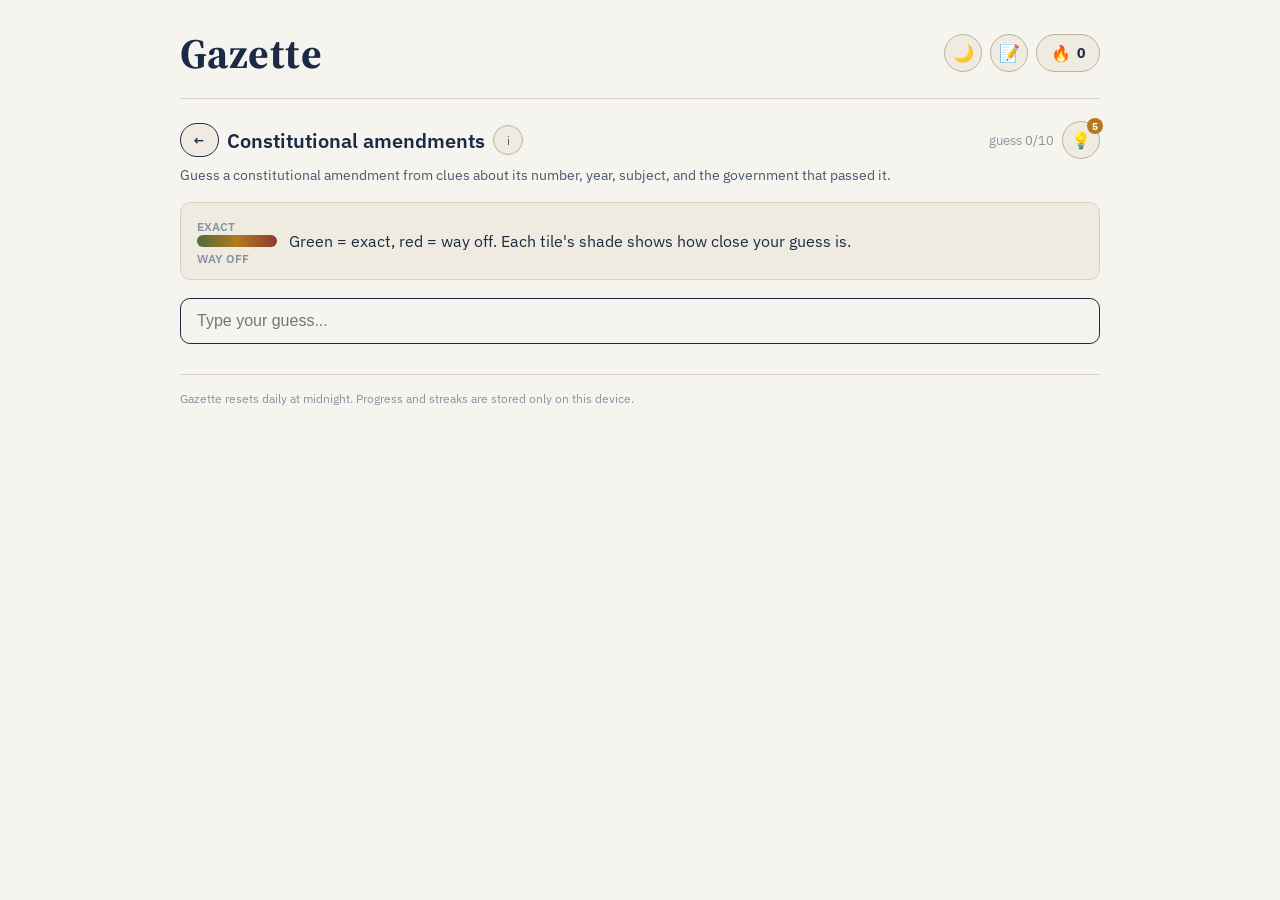
==== commit b7bd9999: "Update amendments.html" ====
--- a/amendments.html
+++ b/amendments.html
@@ -18,7 +18,7 @@
       <button class="icon-btn" id="themeToggle" title="Toggle dark mode"><span class="ico">&#127769;</span></button>
       <button class="icon-btn" id="feedbackBtn" title="Feedback"><span class="ico">&#128221;</span></button>
       <button class="streak-pill" id="streakBtn" title="Streak">
-        <span class="flame">&#9679;</span><b id="streakVal">0</b>
+        <span class="flame">&#128293;</span><b id="streakVal">0</b>
       </button>
     </div>
   </header>
@@ -32,7 +32,7 @@
   <div id="gameBody" style="display:none;">
     <div class="game-head">
       <div class="game-head-left">
-        <button class="back-icon-btn" id="backBtn" title="Go back"><span>&#8592;</span><span id="backLabel"></span></button>
+        <button class="back-icon-btn" id="backBtn" title="Go back">&#8592;</button>
         <h2 id="gameCatName"></h2>
         <button class="icon-btn" id="exampleBtn" style="width:30px;height:30px;font-size:12px;" title="Rules & example">i</button>
       </div>
@@ -67,9 +67,12 @@
     </div>
 
     <div class="legend">
-      <span class="glabel">EXACT</span>
-      <div class="gbar"></div>
-      <span class="glabel">WAY OFF</span>
+      <div class="grow">
+        <span class="glabel">EXACT</span>
+        <div class="gbar"></div>
+        <span class="glabel">WAY OFF</span>
+      </div>
+      <div class="gcaption">Green = exact, red = way off. Each tile's shade shows how close your guess is.</div>
     </div>
 
     <div class="hint-box" id="hintBox" style="display:none;">
@@ -137,8 +140,6 @@
 
     const subjKey = data.LEAF_TO_SUBJECT['amendments'];
     const subj = data.SUBJECTS[subjKey];
-    const backLabel = document.getElementById('backLabel');
-    if(subj) backLabel.textContent = subj.label;
     document.getElementById('backBtn').addEventListener('click', function(){
       if(window.history.length > 1) window.history.back();
       else window.location.href = 'index.html';
--- a/style.css
+++ b/style.css
@@ -55,20 +55,19 @@
 .brand-logo{font-size:42px;font-weight:700;letter-spacing:0.01em;margin:0;}
 .header-actions{display:flex;align-items:center;gap:8px;flex-wrap:wrap;}
 .icon-btn{
-  height:38px;padding:0 14px 0 12px;border-radius:999px;
+  width:38px;height:38px;border-radius:50%;
   border:1px solid var(--line-strong);background:var(--paper-2);color:var(--ink-soft);
-  font-size:13px;cursor:pointer;display:inline-flex;align-items:center;gap:7px;white-space:nowrap;
-}
-.icon-btn .ico{font-size:16px;line-height:1;}
+  font-size:16px;cursor:pointer;display:inline-flex;align-items:center;justify-content:center;
+}
+.icon-btn .ico{font-size:17px;line-height:1;}
 .icon-btn:hover{border-color:var(--stamp-red);color:var(--stamp-red);}
 .streak-pill{
-  display:flex;align-items:center;gap:8px;cursor:pointer;
+  display:flex;align-items:center;gap:6px;cursor:pointer;
   border:1px solid var(--line-strong);border-radius:999px;
-  padding:8px 16px 8px 12px;background:var(--paper-2);font-size:13px;color:inherit;
+  padding:0 14px;height:38px;background:var(--paper-2);color:inherit;font-size:14px;font-weight:600;
 }
 .streak-pill:hover{border-color:var(--stamp-red);}
-.streak-pill .flame{color:var(--stamp-red);font-size:15px;}
-.streak-pill b{font-weight:600;}
+.streak-pill .flame{color:var(--stamp-red);font-size:16px;}
 
 /* ---------- hero (index only) ---------- */
 .hero{margin-bottom:26px;}
@@ -93,7 +92,7 @@
 .ticket::after{right:-9px;}
 .ticket .icon{font-size:26px;}
 .ticket .name{font-size:17px;font-weight:600;}
-.ticket .meta{font-size:12.5px;color:var(--ink-muted);line-height:1.4;}
+.ticket .meta{font-size:13px;color:var(--ink-soft);line-height:1.4;}
 .ticket .status{
   font-size:11px;text-transform:uppercase;letter-spacing:0.06em;
   font-weight:600;padding:3px 8px;border-radius:4px;align-self:flex-start;
@@ -110,40 +109,42 @@
 .game-desc{font-size:14px;color:var(--ink-soft);margin:0 0 16px;line-height:1.5;}
 
 .back-icon-btn{
-  width:34px;height:34px;border-radius:50%;flex-shrink:0;
+  display:inline-flex;align-items:center;gap:6px;flex-shrink:0;
+  padding:0 14px 0 12px;height:34px;border-radius:999px;
+  border:1.5px solid var(--ink);background:var(--paper-2);color:var(--ink);font-weight:600;font-size:13px;
+  cursor:pointer;
+}
+.back-icon-btn:hover{background:var(--ink);color:var(--paper);}
+.hint-toggle-btn{
+  width:38px;height:38px;border-radius:50%;flex-shrink:0;
   border:1px solid var(--line-strong);background:var(--paper-2);color:var(--ink-soft);
-  font-size:16px;cursor:pointer;display:inline-flex;align-items:center;justify-content:center;
-}
-.back-icon-btn:hover{border-color:var(--stamp-red);color:var(--stamp-red);}
-.hint-toggle-btn{
-  display:inline-flex;align-items:center;gap:6px;padding:8px 14px;border-radius:999px;
-  border:1px solid var(--line-strong);background:var(--paper-2);color:var(--ink-soft);
-  font-size:13px;font-weight:600;cursor:pointer;white-space:nowrap;
+  font-size:16px;cursor:pointer;display:inline-flex;align-items:center;justify-content:center;position:relative;
 }
 .hint-toggle-btn:hover{border-color:var(--stamp-amber);color:var(--stamp-amber);}
 .hint-toggle-btn:disabled{opacity:0.5;cursor:default;}
-
+.hint-toggle-btn .badge{
+  position:absolute;top:-4px;right:-4px;background:var(--stamp-amber);color:#fff;
+  font-size:10px;font-weight:700;border-radius:50%;width:16px;height:16px;
+  display:flex;align-items:center;justify-content:center;
+}
+
+/* single gradient-scale legend, replaces the old 3-bullet list */
 .legend{
-  display:grid;grid-template-columns:repeat(auto-fit,minmax(150px,1fr));gap:10px;
-  margin-bottom:18px;
-}
-.legend .litem{
-  display:flex;align-items:center;gap:8px;
-  background:var(--paper-2);border:1px solid var(--line);border-radius:8px;
-  padding:10px 12px;font-size:12.5px;color:var(--ink-soft);line-height:1.35;
-}
-.legend .dot{width:11px;height:11px;border-radius:3px;flex-shrink:0;}
-.legend .dot.hit{background:var(--stamp-green);}
-.legend .dot.near{background:var(--stamp-amber);}
-.legend .dot.miss{background:var(--stamp-red);}
-.legend .dot.grad{width:32px;height:11px;border-radius:5px;background:linear-gradient(90deg, var(--stamp-green), var(--stamp-amber), var(--stamp-red));}
+  display:flex;align-items:center;gap:12px;margin-bottom:18px;
+  background:var(--paper-2);border:1px solid var(--line);border-radius:10px;padding:12px 16px;
+}
+.legend .glabel{font-size:11.5px;color:var(--ink-muted);white-space:nowrap;font-weight:600;}
+.legend .gbar{
+  flex:1;height:12px;border-radius:6px;min-width:80px;
+  background:linear-gradient(90deg, var(--stamp-green), var(--stamp-amber), var(--stamp-red));
+}
 
 .hint-box{
-  background:var(--paper-2);border:1px solid var(--line-strong);border-radius:10px;
-  padding:14px 16px;margin-bottom:18px;text-align:center;
-}
-.hint-box .hint-progress{font-size:11px;text-transform:uppercase;letter-spacing:0.06em;color:var(--ink-muted);margin-bottom:6px;}
-.hint-box .mono{font-size:20px;letter-spacing:0.15em;color:var(--ink);font-weight:600;}
+  background:var(--paper-2);border:1px solid var(--line-strong);border-radius:8px;
+  padding:8px 14px;margin-bottom:16px;display:flex;align-items:center;gap:10px;
+}
+.hint-box .hint-progress{font-size:11px;color:var(--ink-muted);white-space:nowrap;}
+.hint-box .mono{font-size:16px;letter-spacing:0.05em;color:var(--ink);font-weight:600;}
 
 .search-wrap{position:relative;margin-bottom:20px;}
 .search-wrap input{
@@ -170,8 +171,8 @@
   width:18px;height:18px;border-radius:50%;background:var(--ink);
   color:var(--paper);font-size:10.5px;font-weight:600;flex-shrink:0;
 }
-.tiles{display:grid;grid-template-columns:repeat(auto-fit,minmax(96px,1fr));gap:8px;}
-.stamp{border-radius:8px;padding:10px 6px;text-align:center;border:1.5px solid transparent;}
+.tiles{display:grid;grid-template-columns:repeat(auto-fit,minmax(130px,1fr));gap:8px;align-items:stretch;}
+.stamp{border-radius:8px;padding:12px 8px;text-align:center;border:1.5px solid transparent;display:flex;flex-direction:column;justify-content:center;min-height:64px;}
 .stamp .val{font-size:16px;font-weight:600;display:flex;align-items:center;justify-content:center;gap:4px;}
 .stamp .lab{font-size:10px;margin-top:3px;text-transform:uppercase;letter-spacing:0.04em;}
 .stamp.hit{background:var(--stamp-green-bg);color:var(--stamp-green);border-color:#cfe0c1;}
@@ -195,8 +196,9 @@
 .result-card.lost h3{color:var(--stamp-red);}
 .result-answer{
   font-family:'Source Serif 4', serif;font-size:28px;font-weight:700;
-  color:var(--ink);margin:6px 0 16px;line-height:1.25;
-}
+  color:var(--ink);margin:6px 0 14px;line-height:1.25;
+}
+#resultStats{margin-bottom:16px;}
 .result-card p{margin:0 0 14px;font-size:13.5px;color:var(--ink-soft);}
 .result-actions{display:flex;gap:10px;flex-wrap:wrap;}
 .btn{
@@ -232,7 +234,7 @@
 }
 .modal-overlay.open{display:flex;}
 .modal-box{
-  background:var(--paper);border-radius:14px;max-width:480px;width:100%;
+  background:var(--paper);border-radius:14px;max-width:560px;width:100%;
   max-height:85vh;overflow-y:auto;padding:24px;border:1px solid var(--line);
   box-shadow:0 20px 50px var(--shadow);
 }
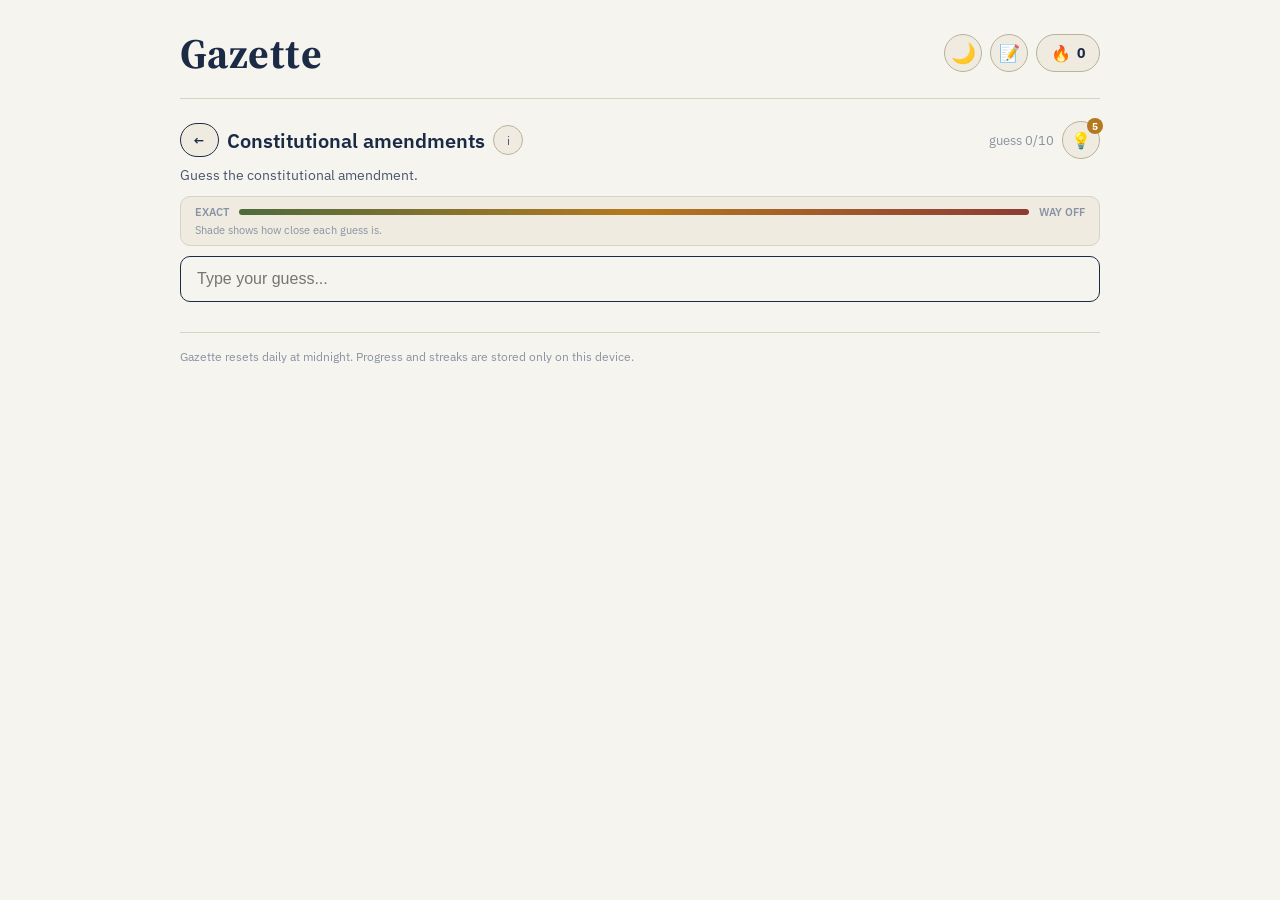
==== commit 08051316: "Update amendments.html" ====
--- a/amendments.html
+++ b/amendments.html
@@ -72,7 +72,7 @@
         <div class="gbar"></div>
         <span class="glabel">WAY OFF</span>
       </div>
-      <div class="gcaption">Green = exact, red = way off. Each tile's shade shows how close your guess is.</div>
+      <div class="gcaption">Shade shows how close each guess is.</div>
     </div>
 
     <div class="hint-box" id="hintBox" style="display:none;">
--- a/style.css
+++ b/style.css
@@ -24,11 +24,11 @@
   --line:#2C3345;
   --line-strong:#3D465C;
   --stamp-red:#E08A7D;
-  --stamp-red-bg:#3A2420;
+  --stamp-red-bg:#4A2C26;
   --stamp-green:#9BC98C;
-  --stamp-green-bg:#22301F;
+  --stamp-green-bg:#28381F;
   --stamp-amber:#E8B86D;
-  --stamp-amber-bg:#3A2E17;
+  --stamp-amber-bg:#4A3A1C;
   --shadow:rgba(0,0,0,0.4);
 }
 *{box-sizing:border-box;}
@@ -60,6 +60,7 @@
   font-size:16px;cursor:pointer;display:inline-flex;align-items:center;justify-content:center;
 }
 .icon-btn .ico{font-size:17px;line-height:1;}
+#themeToggle .ico{font-size:20px;}
 .icon-btn:hover{border-color:var(--stamp-red);color:var(--stamp-red);}
 .streak-pill{
   display:flex;align-items:center;gap:6px;cursor:pointer;
@@ -106,7 +107,7 @@
 .game-head-left{display:flex;align-items:center;gap:8px;}
 .game-head h2{font-size:20px;margin:0;font-weight:600;}
 .game-head .counter{font-size:13px;color:var(--ink-muted);}
-.game-desc{font-size:14px;color:var(--ink-soft);margin:0 0 16px;line-height:1.5;}
+.game-desc{font-size:14px;color:var(--ink-soft);margin:0 0 10px;line-height:1.5;}
 
 .back-icon-btn{
   display:inline-flex;align-items:center;gap:6px;flex-shrink:0;
@@ -130,14 +131,16 @@
 
 /* single gradient-scale legend, replaces the old 3-bullet list */
 .legend{
-  display:flex;align-items:center;gap:12px;margin-bottom:18px;
-  background:var(--paper-2);border:1px solid var(--line);border-radius:10px;padding:12px 16px;
-}
-.legend .glabel{font-size:11.5px;color:var(--ink-muted);white-space:nowrap;font-weight:600;}
+  margin-bottom:10px;
+  background:var(--paper-2);border:1px solid var(--line);border-radius:10px;padding:8px 14px;
+}
+.legend .grow{display:flex;align-items:center;gap:10px;}
+.legend .glabel{font-size:10.5px;color:var(--ink-muted);white-space:nowrap;font-weight:600;}
 .legend .gbar{
-  flex:1;height:12px;border-radius:6px;min-width:80px;
+  flex:1;height:6px;border-radius:4px;min-width:60px;
   background:linear-gradient(90deg, var(--stamp-green), var(--stamp-amber), var(--stamp-red));
 }
+.legend .gcaption{font-size:10.5px;color:var(--ink-muted);margin-top:4px;}
 
 .hint-box{
   background:var(--paper-2);border:1px solid var(--line-strong);border-radius:8px;
@@ -172,7 +175,15 @@
   color:var(--paper);font-size:10.5px;font-weight:600;flex-shrink:0;
 }
 .tiles{display:grid;grid-template-columns:repeat(auto-fit,minmax(130px,1fr));gap:8px;align-items:stretch;}
-.stamp{border-radius:8px;padding:12px 8px;text-align:center;border:1.5px solid transparent;display:flex;flex-direction:column;justify-content:center;min-height:64px;}
+.stamp{border-radius:8px;padding:12px 8px;text-align:center;border:1.5px solid transparent;display:flex;flex-direction:column;justify-content:center;min-height:64px;position:relative;}
+.stamp .tick{
+  position:absolute;top:6px;right:6px;width:16px;height:16px;border-radius:50%;
+  background:currentColor;
+}
+.stamp .tick::after{
+  content:'\2713';position:absolute;inset:0;display:flex;align-items:center;justify-content:center;
+  color:var(--paper);font-size:10px;font-weight:900;line-height:1;
+}
 .stamp .val{font-size:16px;font-weight:600;display:flex;align-items:center;justify-content:center;gap:4px;}
 .stamp .lab{font-size:10px;margin-top:3px;text-transform:uppercase;letter-spacing:0.04em;}
 .stamp.hit{background:var(--stamp-green-bg);color:var(--stamp-green);border-color:#cfe0c1;}
